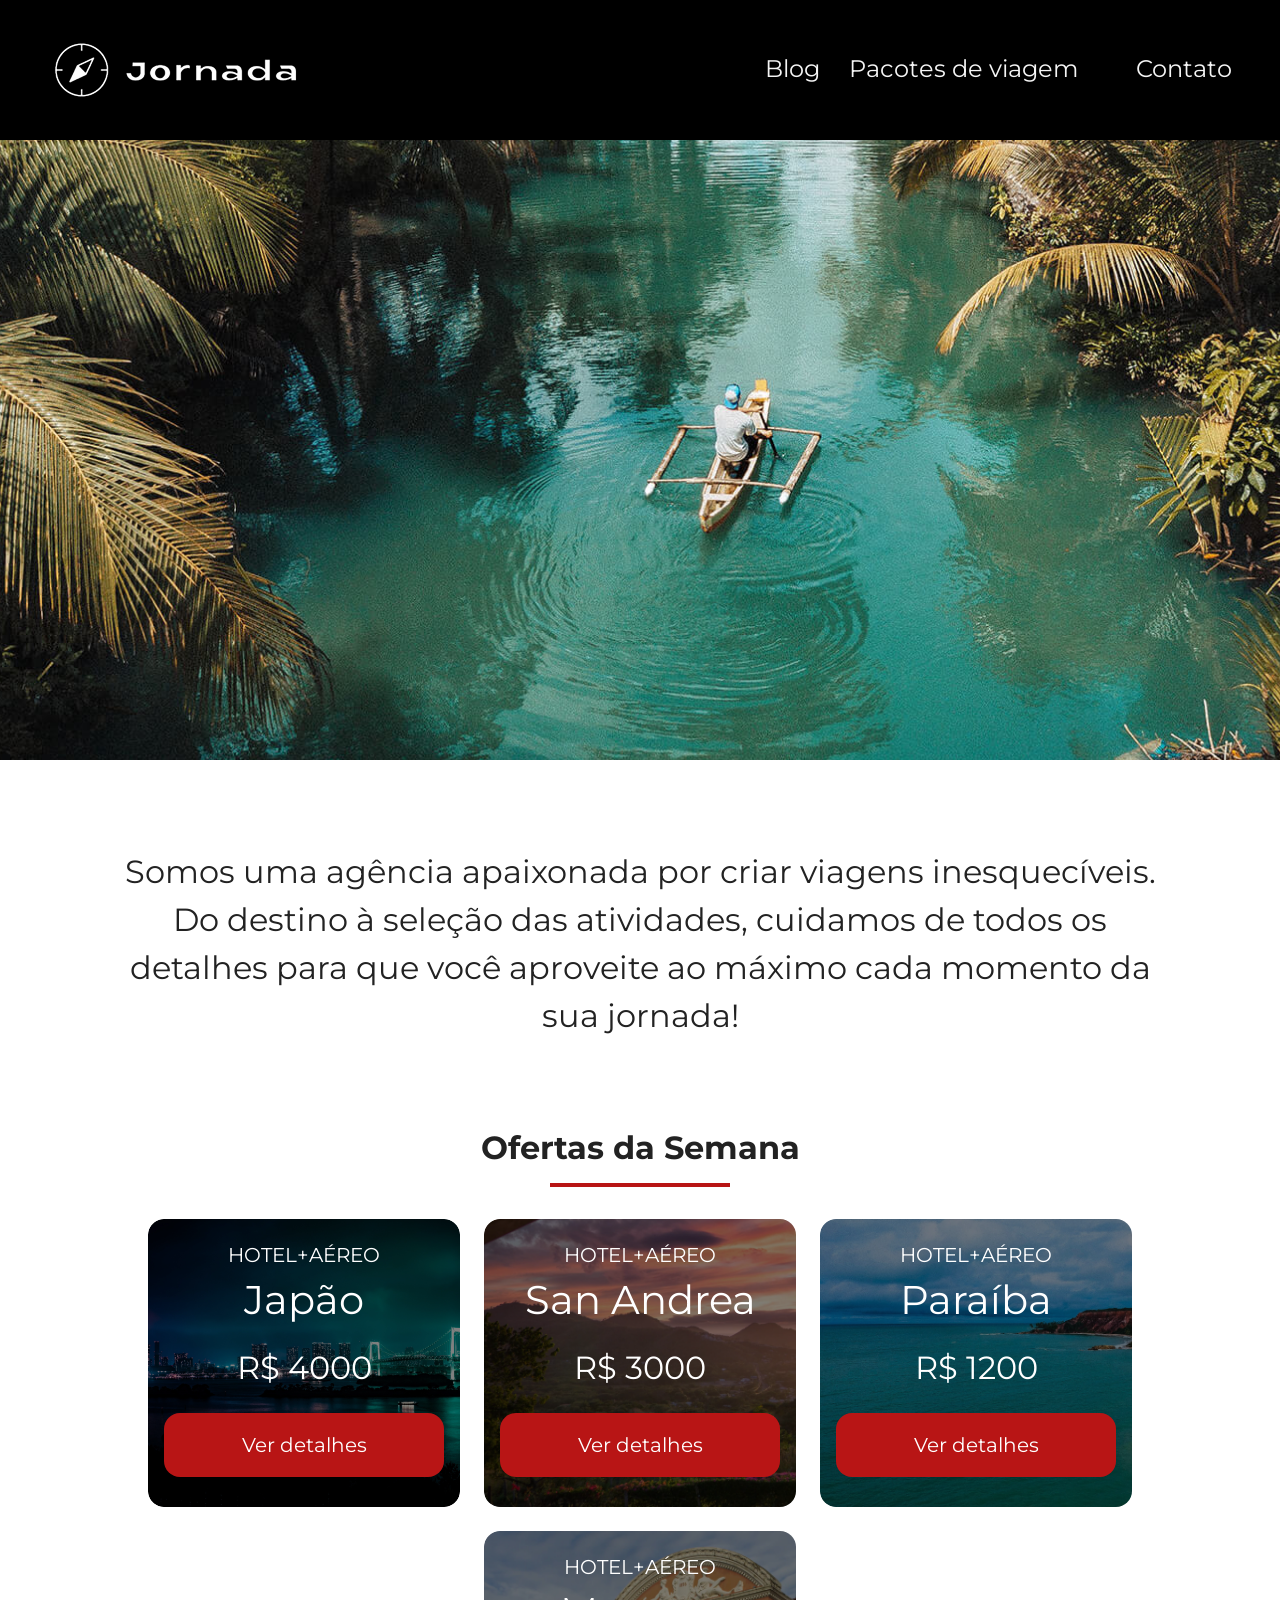
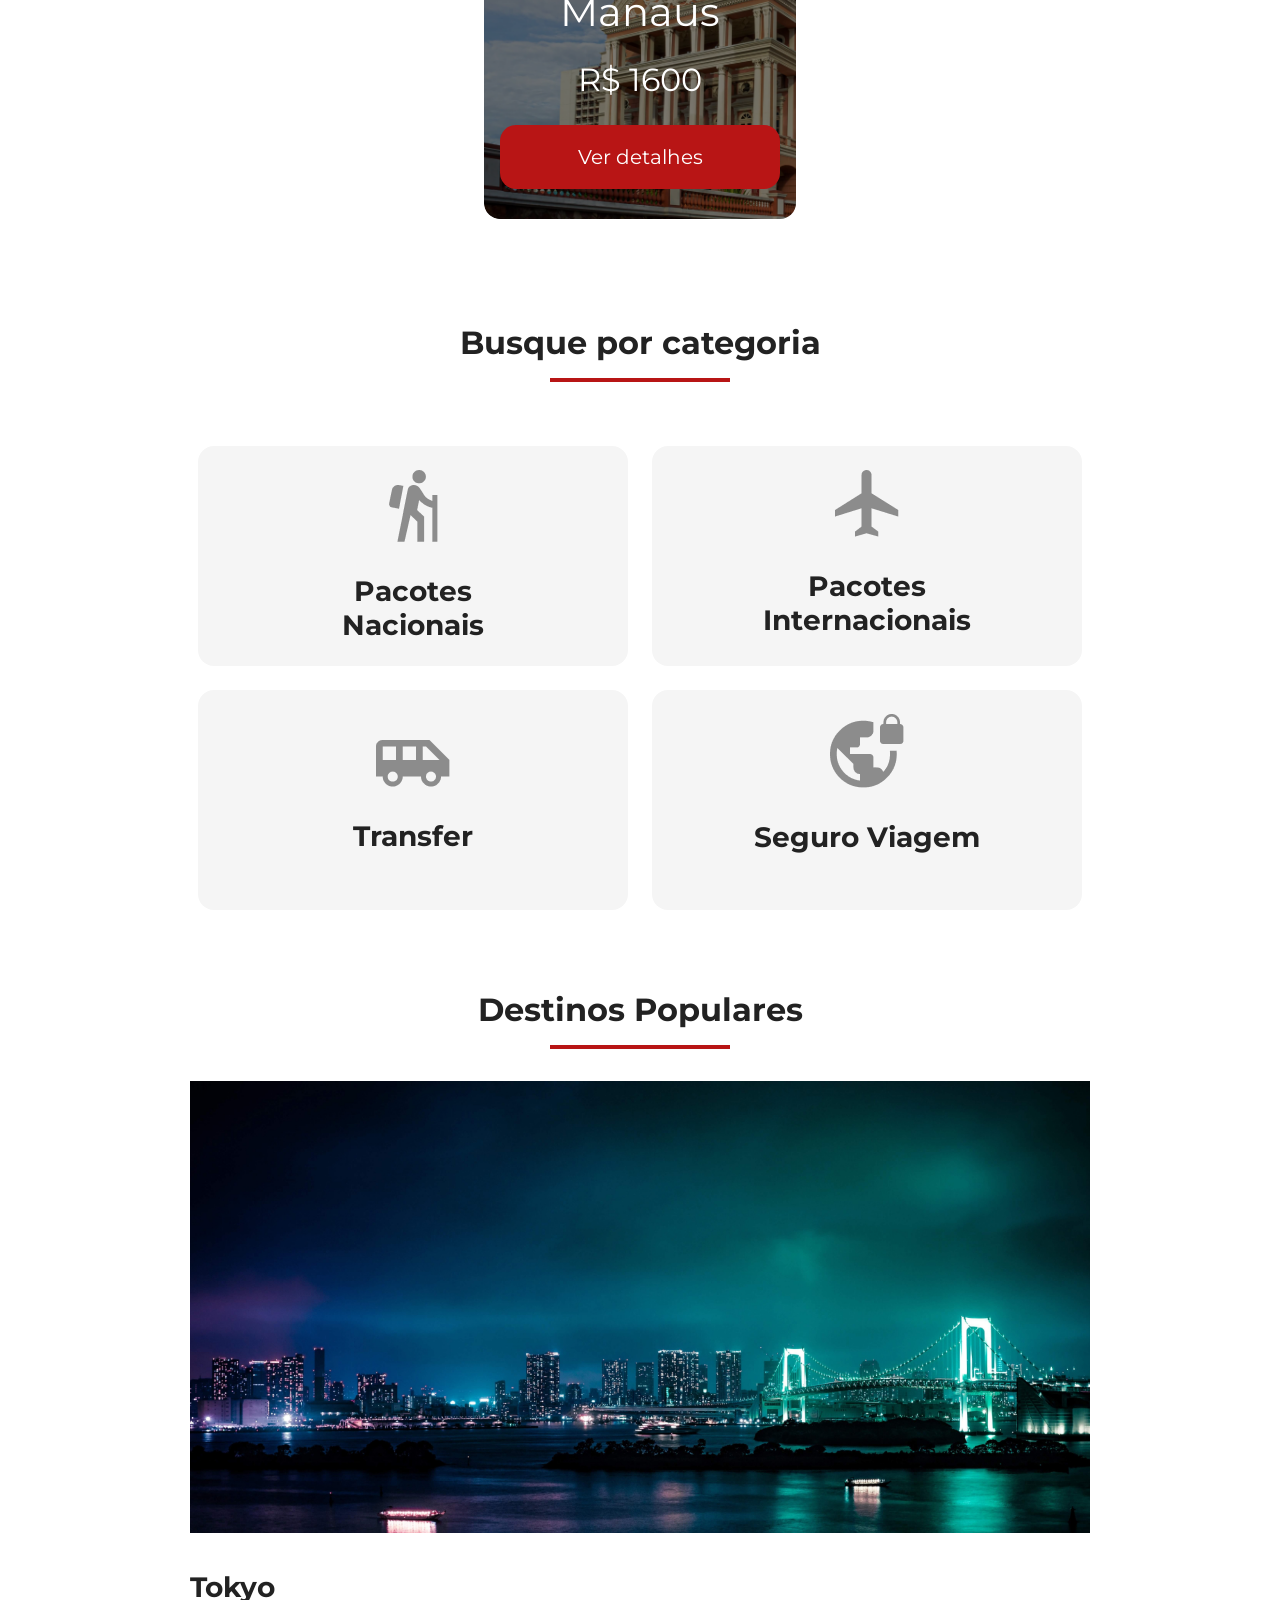
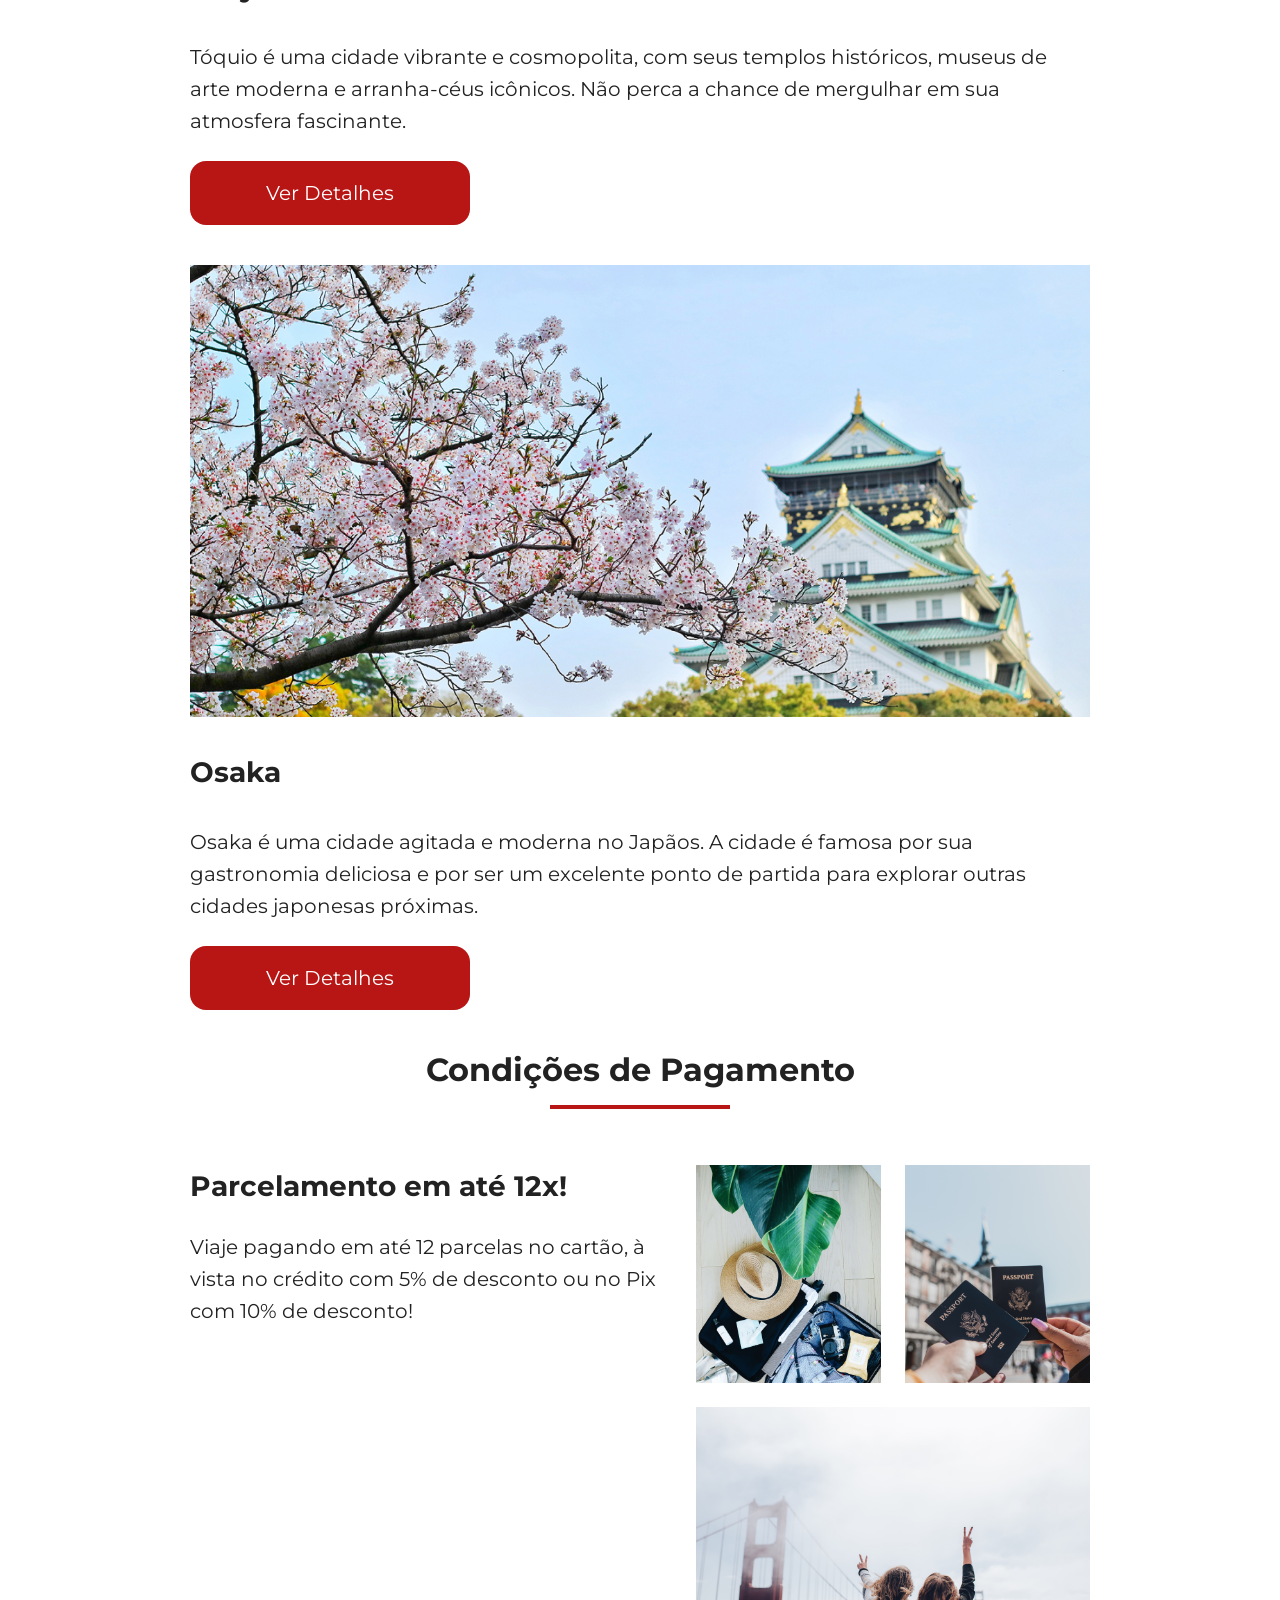
==== index.html @ 466e4115 "Finaliza estilo mobile e tablet de condicoes de pagamento" ====
<!doctype html>
<html lang="pt-BR">
  <head>
    <meta charset="UTF-8" />
    <meta name="viewport" content="width=device-width, initial-scale=1.0" />
    <link rel="stylesheet" href="css/style.css" />
    <title>Jornada Viagens</title>
  </head>
  <body>
    <header class="main-header">
      <a class="logo" href="index.html" alt="voltar para pagina inicial">
        <img class="img-mobile" src="img/logo-bussola.png" alt="logo bussola branca" />
      <img class="img-desktop" src="img/logo-bussola-desktop-branca.png" alt="logo bussola branca">
      </a>
      <div class="navigation-menu">
        <label for="menu">
           <img src="img/menu.png" alt="menu de opcoes" />
        </label>
        <input type="checkbox" id="menu" hidden>
        <nav>
          <ul class="list-links">
            <li><a href="blog.html" target="_blank" Acessar blog>Blog</a></li>
            <li>
              <a href="pacotes.html" target="_blank" title="Acessar pacotes de viagem">Pacotes de viagem<a></li>
            <li><a href="contato.html" target="_blank" title="Acessar contato">Contato</a></li>
          </ul>
        </nav>
      </div>
    </header>
    <section class="hero">
      <div class="hero-img">
      </div>
      <h2>Somos uma agência apaixonada por criar viagens inesquecíveis. Do destino à seleção das atividades, cuidamos de todos os detalhes para que você aproveite ao máximo cada momento da sua jornada!</h2>
    </section>
    <section class="offers">
      <div class="section-title">
        <h2>Ofertas da Semana</h2>
        <hr/>
      </div>
      <div class="offers-cards">
        <article class="card japao">
          <header>
              <p>HOTEL+AÉREO</p>
              <h3>Japão <br/>
                <span>R$ 4000</span></h3>
          </header>
          <footer>
              <a href="#" class="button">Ver detalhes</a>
          </footer>
        </article>
        <article class="card san-andreas">
          <header>
              <p>HOTEL+AÉREO</p>
              <h3>San Andrea<br/>
                <span>R$ 3000</span></h3>
          </header>
          <footer>
              <a href="#" class="button">Ver detalhes</a>
          </footer>
        </article>
        <article class="card paraiba">
          <header>
              <p>HOTEL+AÉREO</p>
              <h3>Paraíba <br/>
                <span>R$ 1200</span></h3>
          </header>
          <footer>
              <a href="#" class="button">Ver detalhes</a>
          </footer>
        </article>
        <article class="card manaus">
          <header>
              <p>HOTEL+AÉREO</p>
              <h3>Manaus <br/>
                <span>R$ 1600</span></h3>
          </header>
          <footer>
              <a href="#" class="button">Ver detalhes</a>
          </footer>
        </article>
      </div>
    </section>
    <section class="categories">
      <div class="section-title">
          <h2>Busque por categoria</h2>
          <hr />
      </div>
      <div class="categories-cards">
        <a class="card" href="#" target="_blank" title="Busque pela categoria Pacotes Nacionais">
          <img src="img/ícone - pacotes nacionais.png" alt="Icone cinza representando uma pessoa fazendo tracking">
          <h3 class="content-title">
              Pacotes <br />
              Nacionais
          </h3>
        </a>
        <a class="card" href="#" target="_blank" title="Busque pela categoria Pacotes Internacionais">
          <img src="img/ícone - pacotes interacionais.png" alt="Icone cinza representando por um aviao">
          <h3 class="content-title">
              Pacotes <br />
              Internacionais
          </h3>
        </a>
        <a class="card single-line" href="#" target="_blank" title="Busque pela categoria Transferencia">
          <img src="img/ícone -transfer.png" alt="Icone cinza representando por veiculo">
          <h3 class="content-title">
              Transfer <br />
          </h3>
        </a>
        <a class="card" href="#" target="_blank" title="Busque pela categoria Seguro Viagem">
          <img src="img/ícone - seguro viagem.png" alt="Icone cinza representando por mundo e um cadeado">
          <h3 class="content-title">
              Seguro Viagem <br />
          </h3>
        </a>
      </div>
    </section>
    <section class="destinations">
       <div class="section-title">
          <h2>Destinos Populares</h2>
          <hr />
      </div>
      <div class="destinations-items">
           <article class="item tokyo">
              <header>
                <div class="img-item"> </div>
              </header>
              <h4 class="content-title">Tokyo</h4>
              <p class="content-text">Tóquio é uma cidade vibrante e cosmopolita, com seus templos históricos, museus de arte moderna e arranha-céus icônicos. Não perca a chance de mergulhar em sua atmosfera fascinante.</p>
              <footer>
                   <a href="#" class="button" target="_blank" title="Veja mais detalhes do destino Tokyo">Ver Detalhes</a>
              </footer>
           </article>
           <article class="item osaka">
              <header>
                <div class="img-item"> </div>
              </header>
              <h4 class="content-title">Osaka</h4>
              <p class="content-text">Osaka é uma cidade agitada e moderna no Japãos. A cidade é famosa por sua gastronomia deliciosa e por ser um excelente ponto de partida para explorar outras cidades japonesas próximas.</p>
              <footer>
                   <a href="#" class="button" target="_blank" title="Veja mais detalhes do destino Osaka">Ver Detalhes</a>
              </footer>
           </article>
      </div>
    </section>
    <section class="payments">
      <div class="section-title">
        <h2>Condições de Pagamento</h2>
        <hr />
      </div>
      <div class="content-container">
        <div class="text-content">
          <h3 class="content-title">Parcelamento em até 12x!</h3>
          <p class="content-text">Viaje pagando em até 12 parcelas no cartão, à vista no crédito com 5% de desconto ou no Pix com 10% de desconto!</p>
        </div>
        <div class="image-gallery">
          <div class="image first"></div>
          <div class="image second"></div>
          <div class="image third colspan-2"></div>
        </div>
      </div>
    </section>
  </body>
</html>
---- css/style.css ----
@import url(global.css);
@import url(header.css);
@import url(hero.css);
@import url(offers.css);
@import url(categories.css);
@import url(destination.css);
@import url(payments.css);
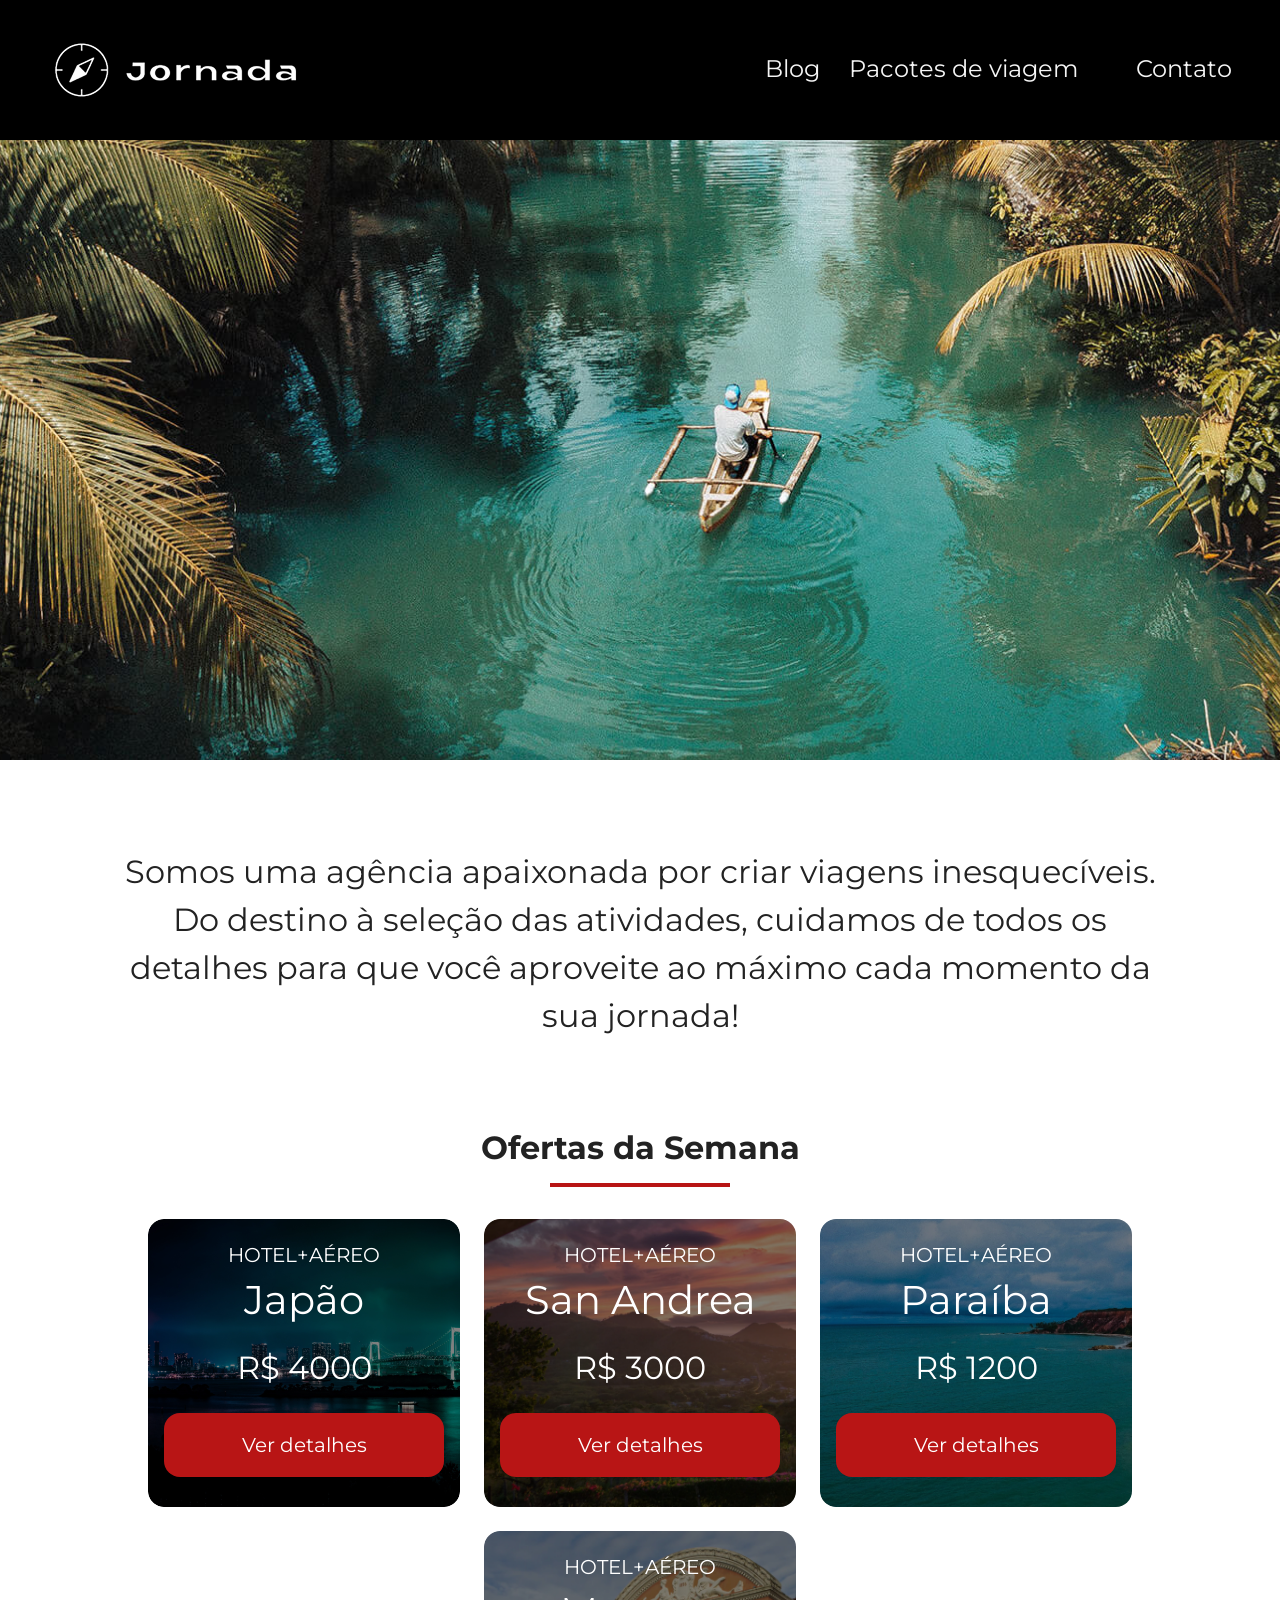
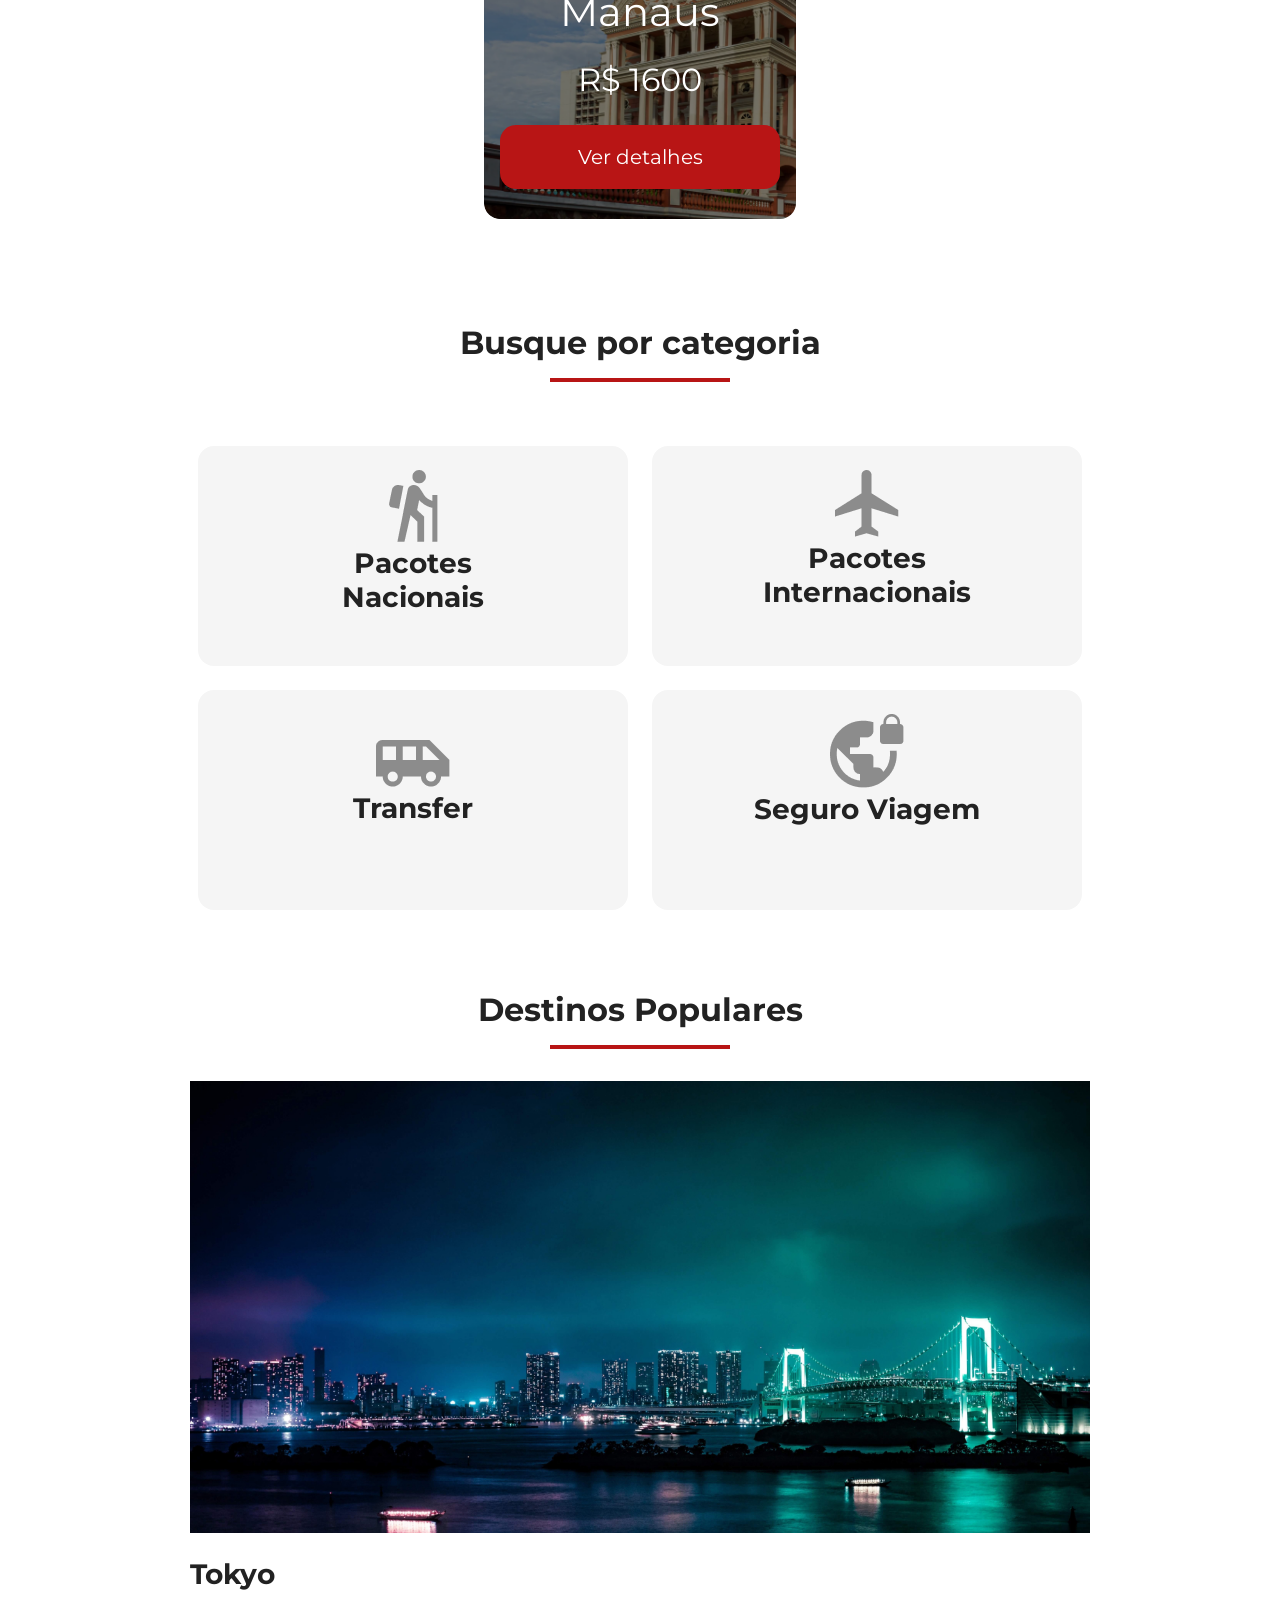
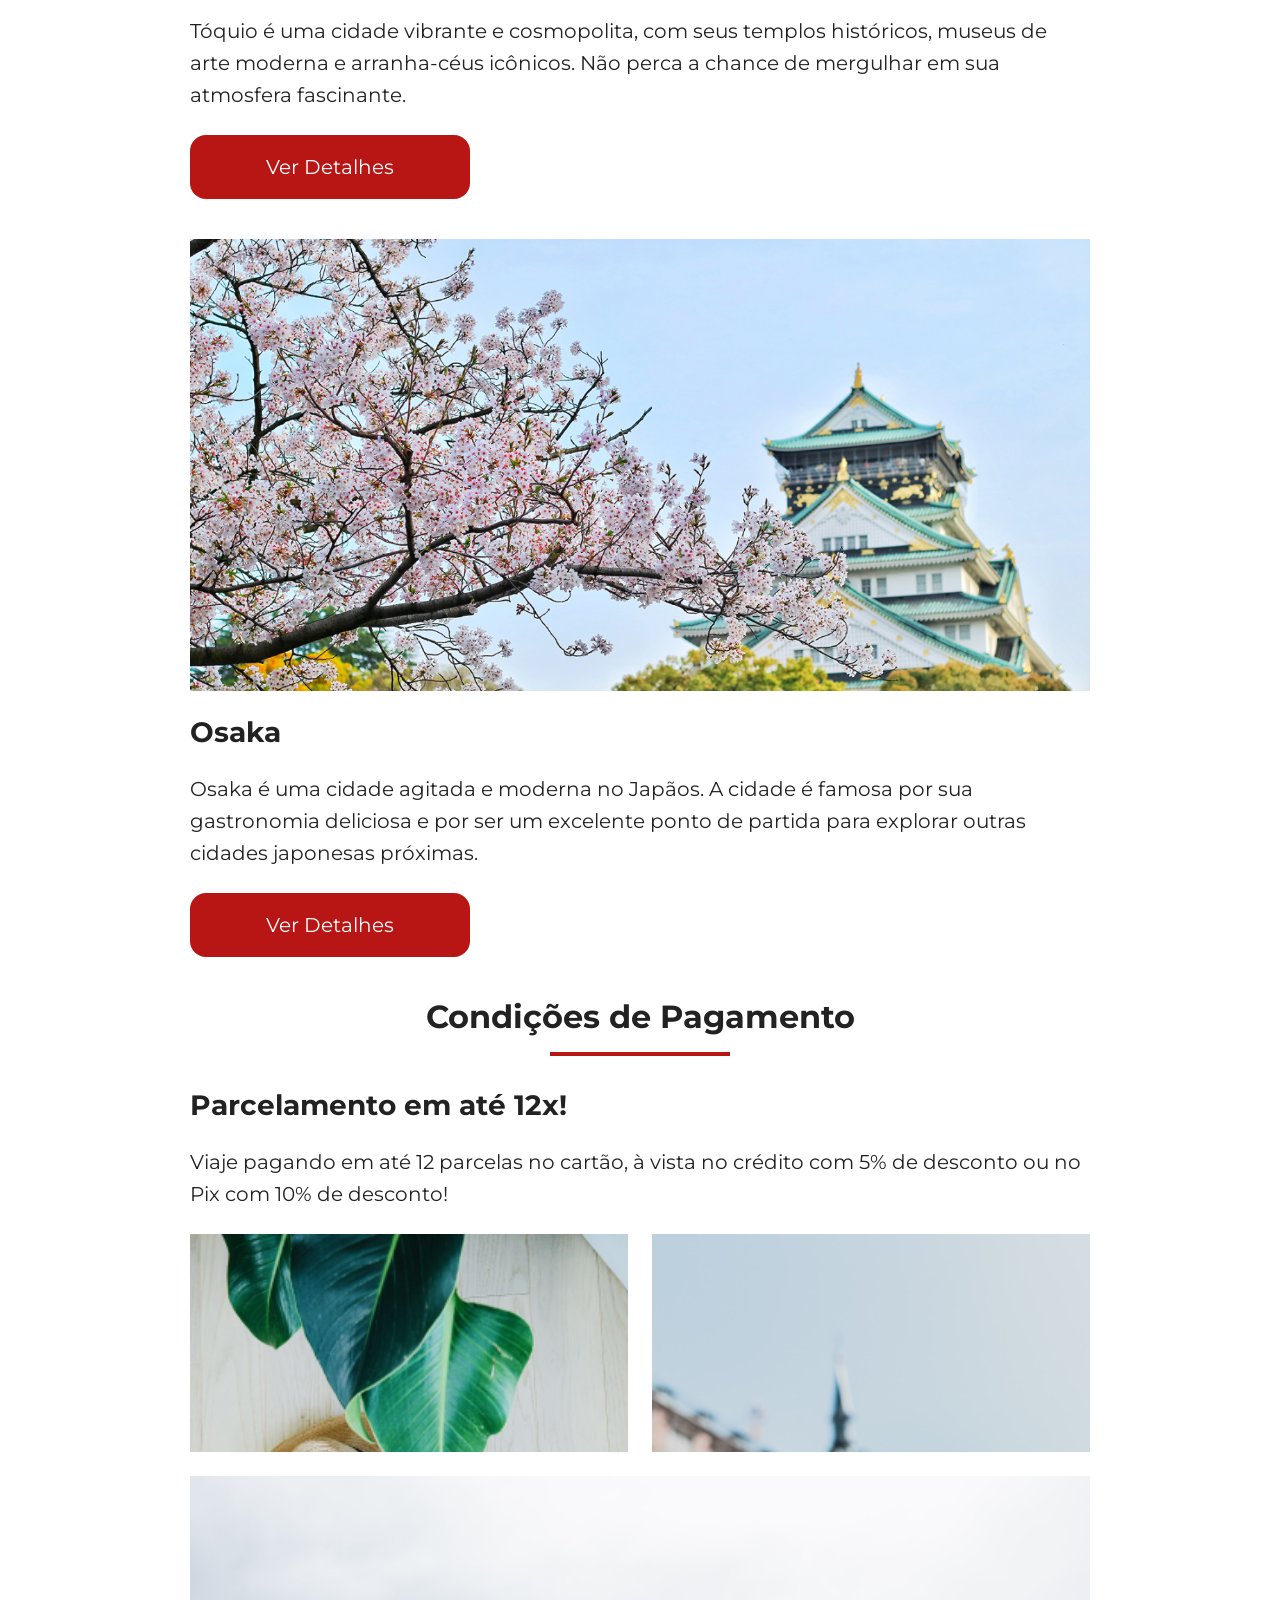
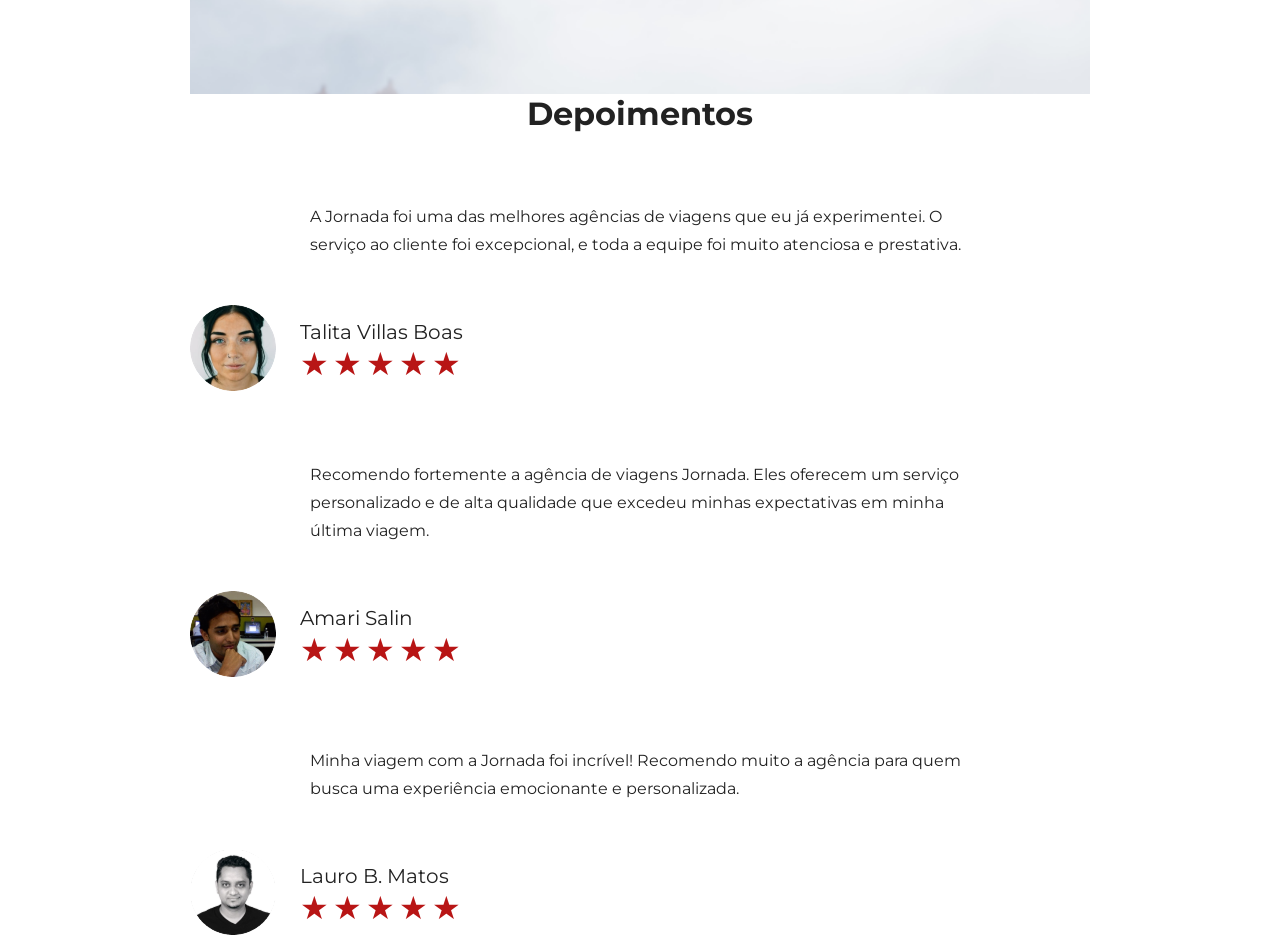
==== commit bf4491a1: "Finaliza estilos do mobile" ====
--- a/index.html
+++ b/index.html
@@ -159,5 +159,67 @@
         </div>
       </div>
     </section>
+    <section class="testimonials">
+      <div class="section-title">
+        <h2>Depoimentos</h2>
+      </hr>
+      </div>
+      <div class="testimonial-container">
+        <article>
+          <header>
+            <p>A Jornada foi uma das melhores agências de viagens que eu já experimentei. O serviço ao cliente foi excepcional, e toda a equipe foi muito atenciosa e prestativa.</p>
+          </header>
+          <footer>
+            <img src="img/avatar-talita.png" alt="imagem de perfil da Talita Villas Boas">
+            <div class="profile-content">
+              <h4>Talita Villas Boas</h4>
+              <div class="rating">
+                <span class="star">★</span>
+                <span class="star">★</span>
+                <span class="star">★</span>
+                <span class="star">★</span>
+                <span class="star">★</span>
+              </div>
+            </div>
+          </footer>
+        </article>
+        <article>
+          <header>
+            <p>Recomendo fortemente a agência de viagens Jornada. Eles oferecem um serviço personalizado e de alta qualidade que excedeu minhas expectativas em minha última viagem.</p>
+          </header>
+          <footer>
+            <img src="img/avatar-amari.png" alt="imagem de perfil da Amari Salin">
+            <div class="profile-content">
+              <h4>Amari Salin</h4>
+              <div class="rating">
+                <span class="star">★</span>
+                <span class="star">★</span>
+                <span class="star">★</span>
+                <span class="star">★</span>
+                <span class="star">★</span>
+              </div>
+            </div>
+          </footer>
+        </article>
+        <article>
+          <header>
+            <p>Minha viagem com a Jornada foi incrível! Recomendo muito a agência para quem busca uma experiência emocionante e personalizada.</p>
+          </header>
+          <footer>
+            <img src="img/avatar-lauro.png" alt="imagem de perfil da Lauro B Matos">
+            <div class="profile-content">
+              <h4>Lauro B. Matos</h4>
+              <div class="rating">
+                <span class="star">★</span>
+                <span class="star">★</span>
+                <span class="star">★</span>
+                <span class="star">★</span>
+                <span class="star">★</span>
+              </div>
+            </div>
+          </footer>
+        </article>
+      </div>
+    </section>
   </body>
 </html>
--- a/css/style.css
+++ b/css/style.css
@@ -4,4 +4,5 @@
 @import url(offers.css);
 @import url(categories.css);
 @import url(destination.css);
-@import url(payments.css);+@import url(payments.css);
+@import url(testimonials.css);
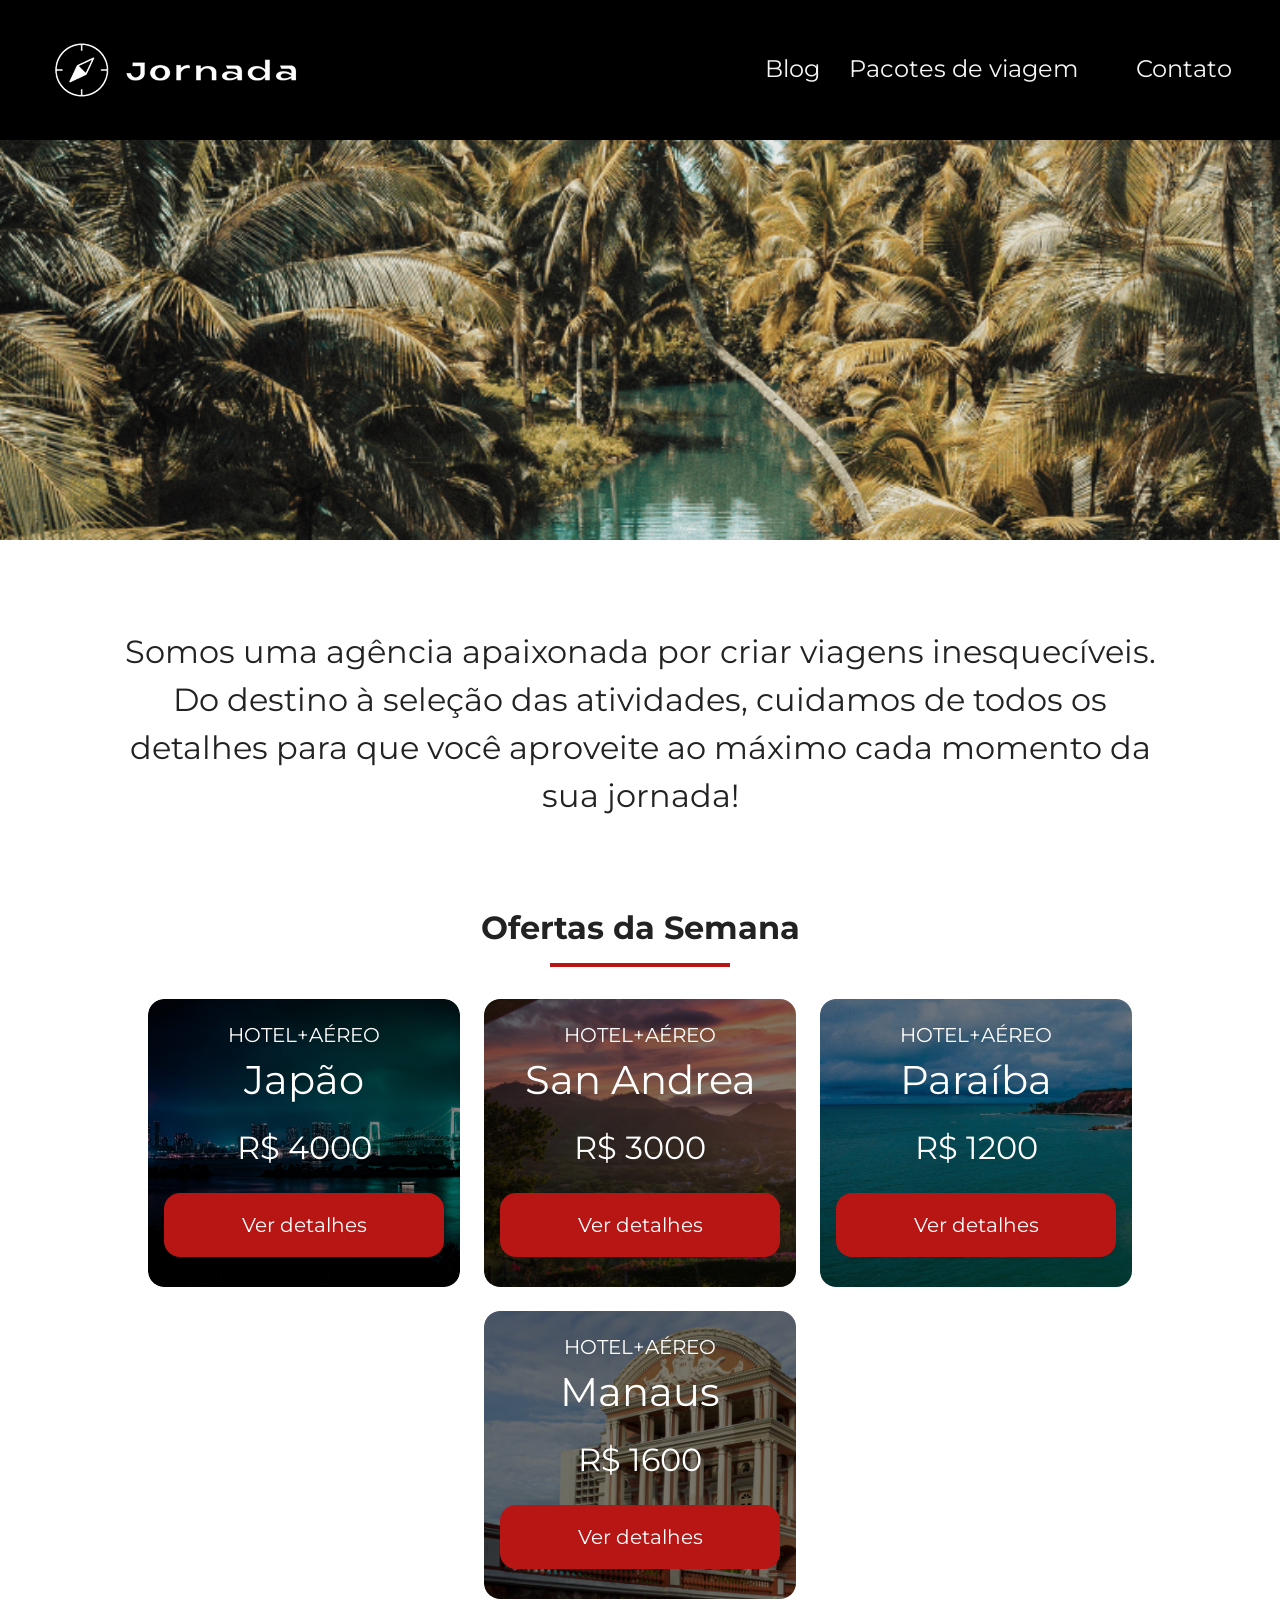
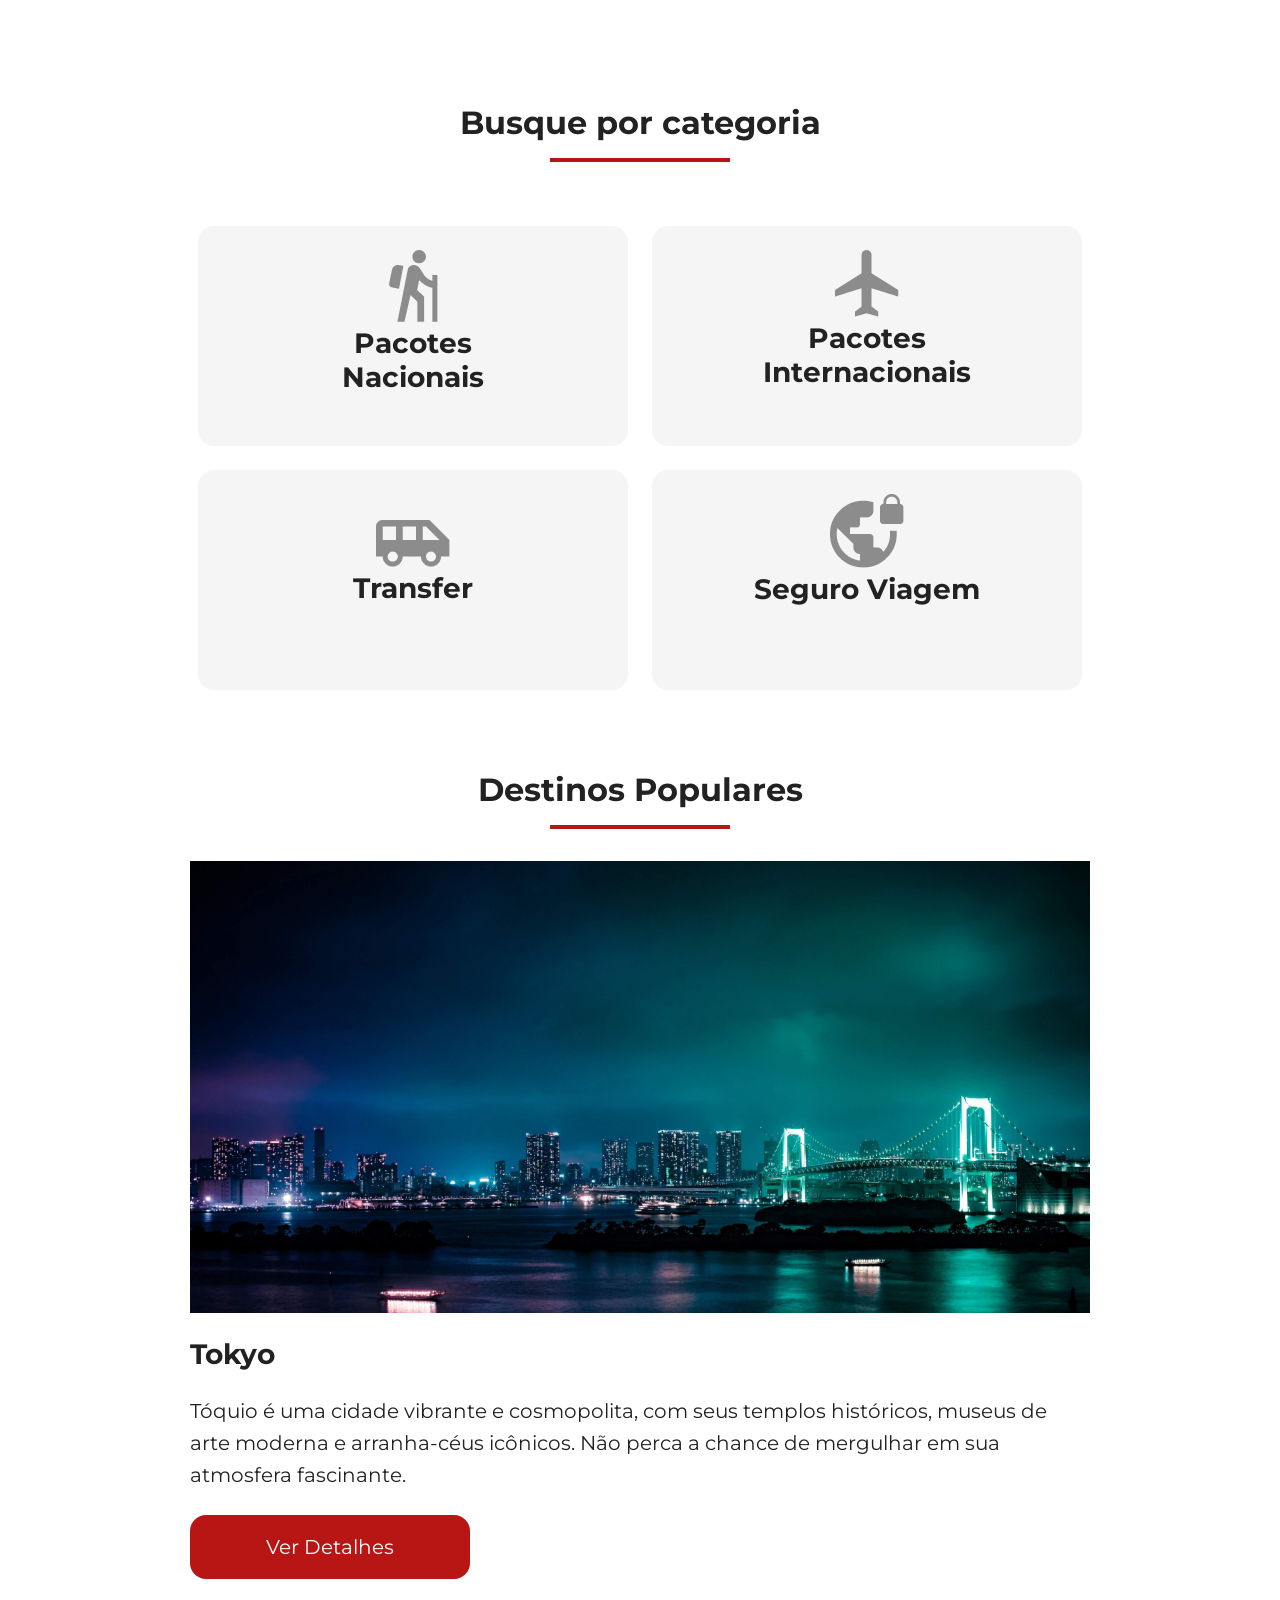
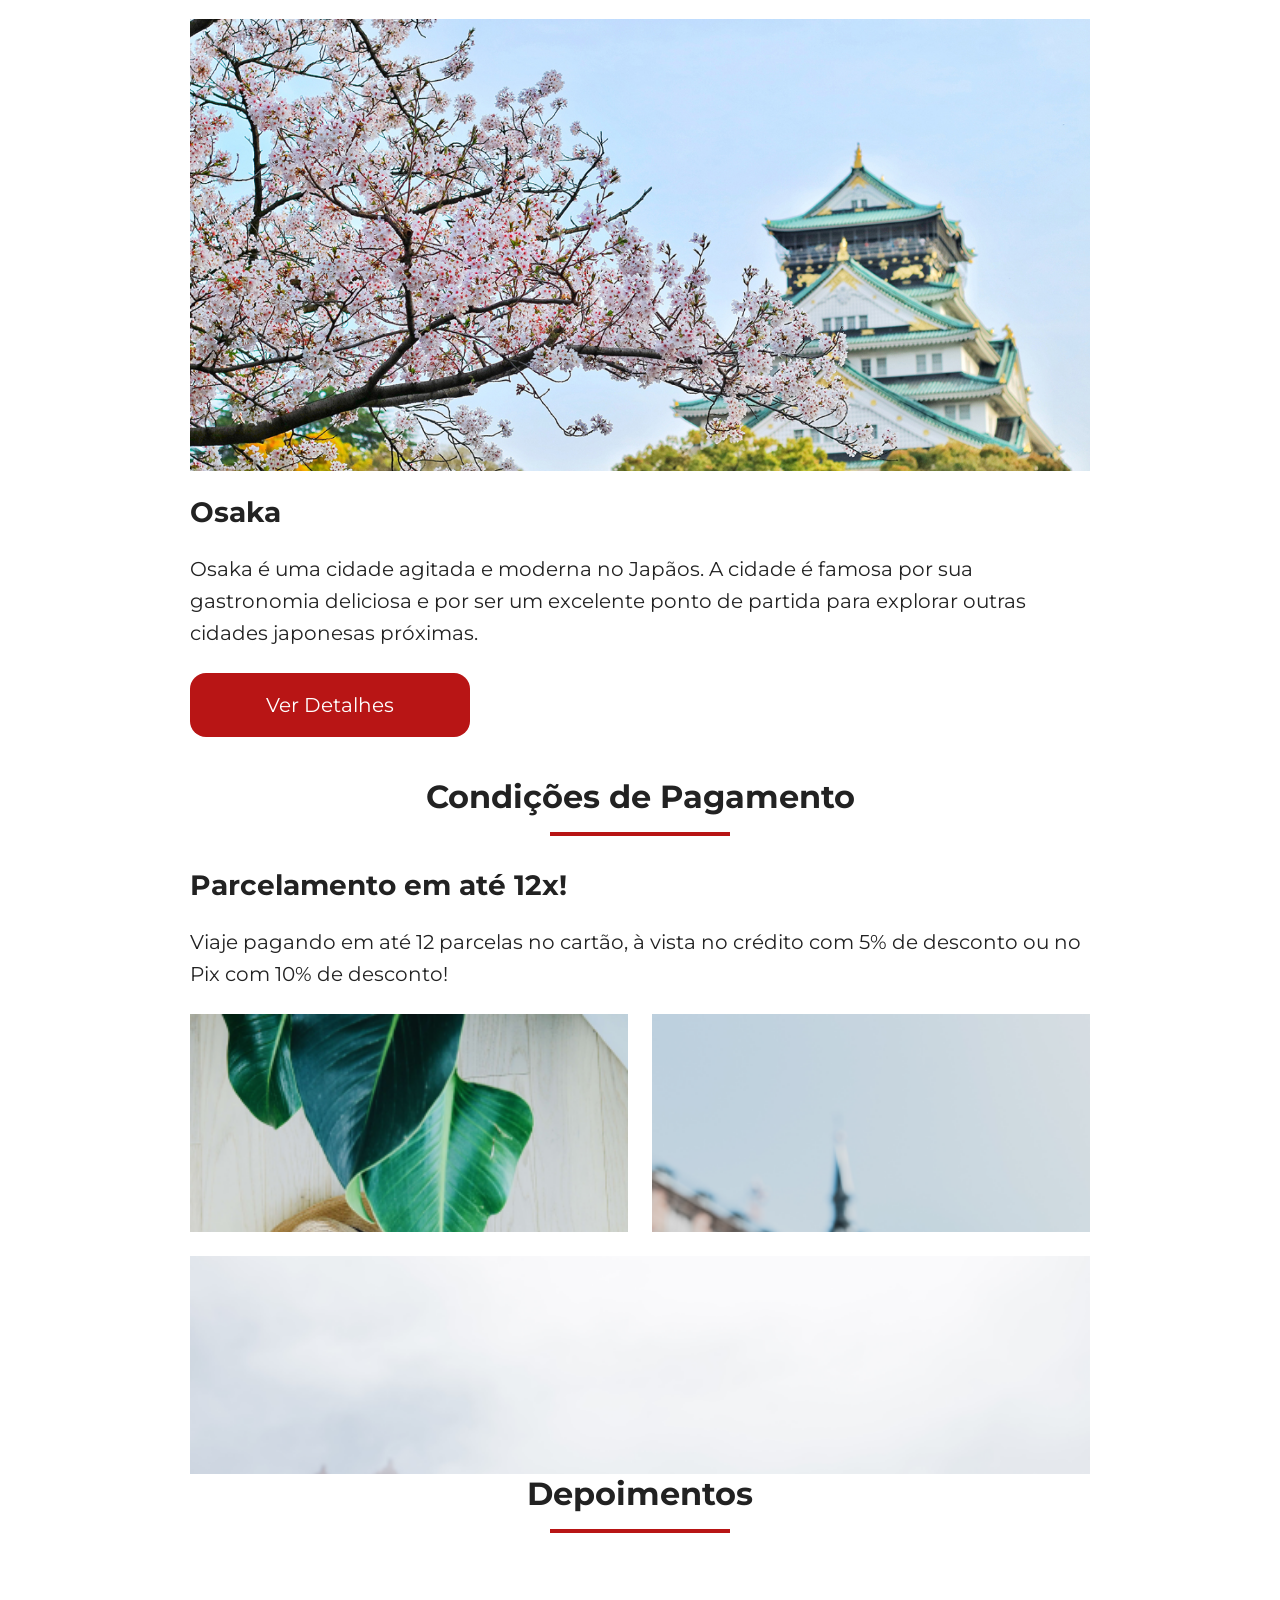
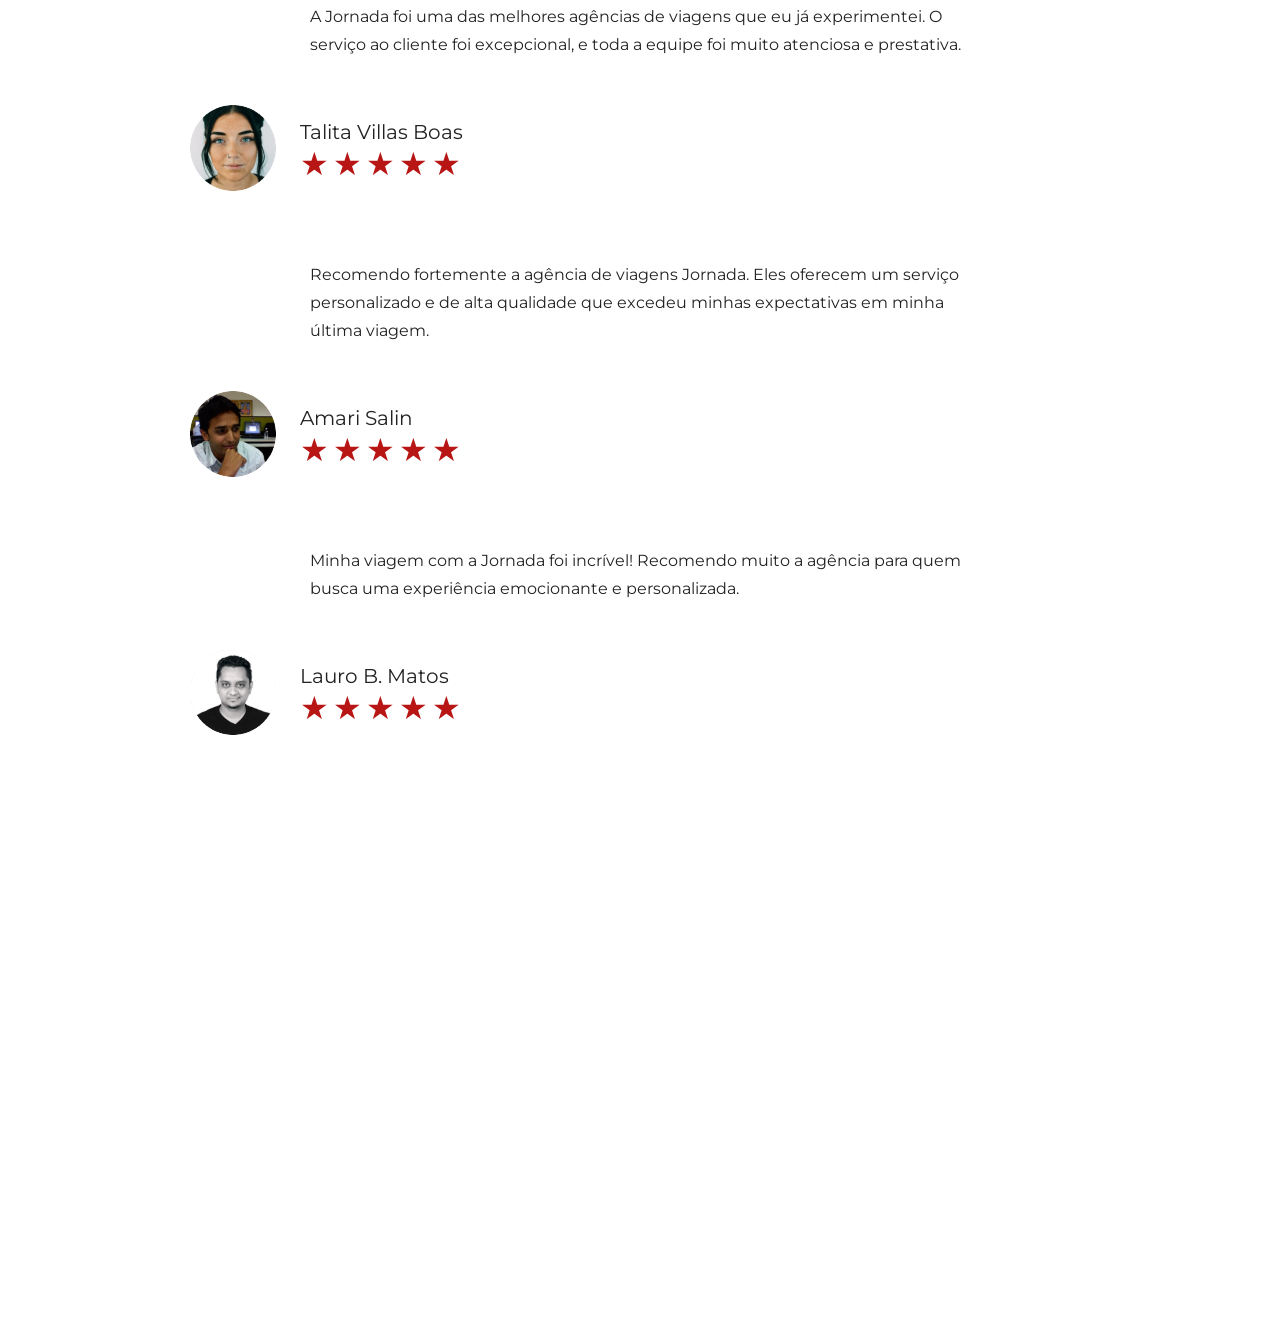
==== commit 632c1121: "Finaliza bottom-hero" ====
--- a/index.html
+++ b/index.html
@@ -162,7 +162,7 @@
     <section class="testimonials">
       <div class="section-title">
         <h2>Depoimentos</h2>
-      </hr>
+      <hr />
       </div>
       <div class="testimonial-container">
         <article>
@@ -221,5 +221,8 @@
         </article>
       </div>
     </section>
+    <section class="bottom-hero">
+      <div class="hero-img"></div>
+    </section>
   </body>
 </html>
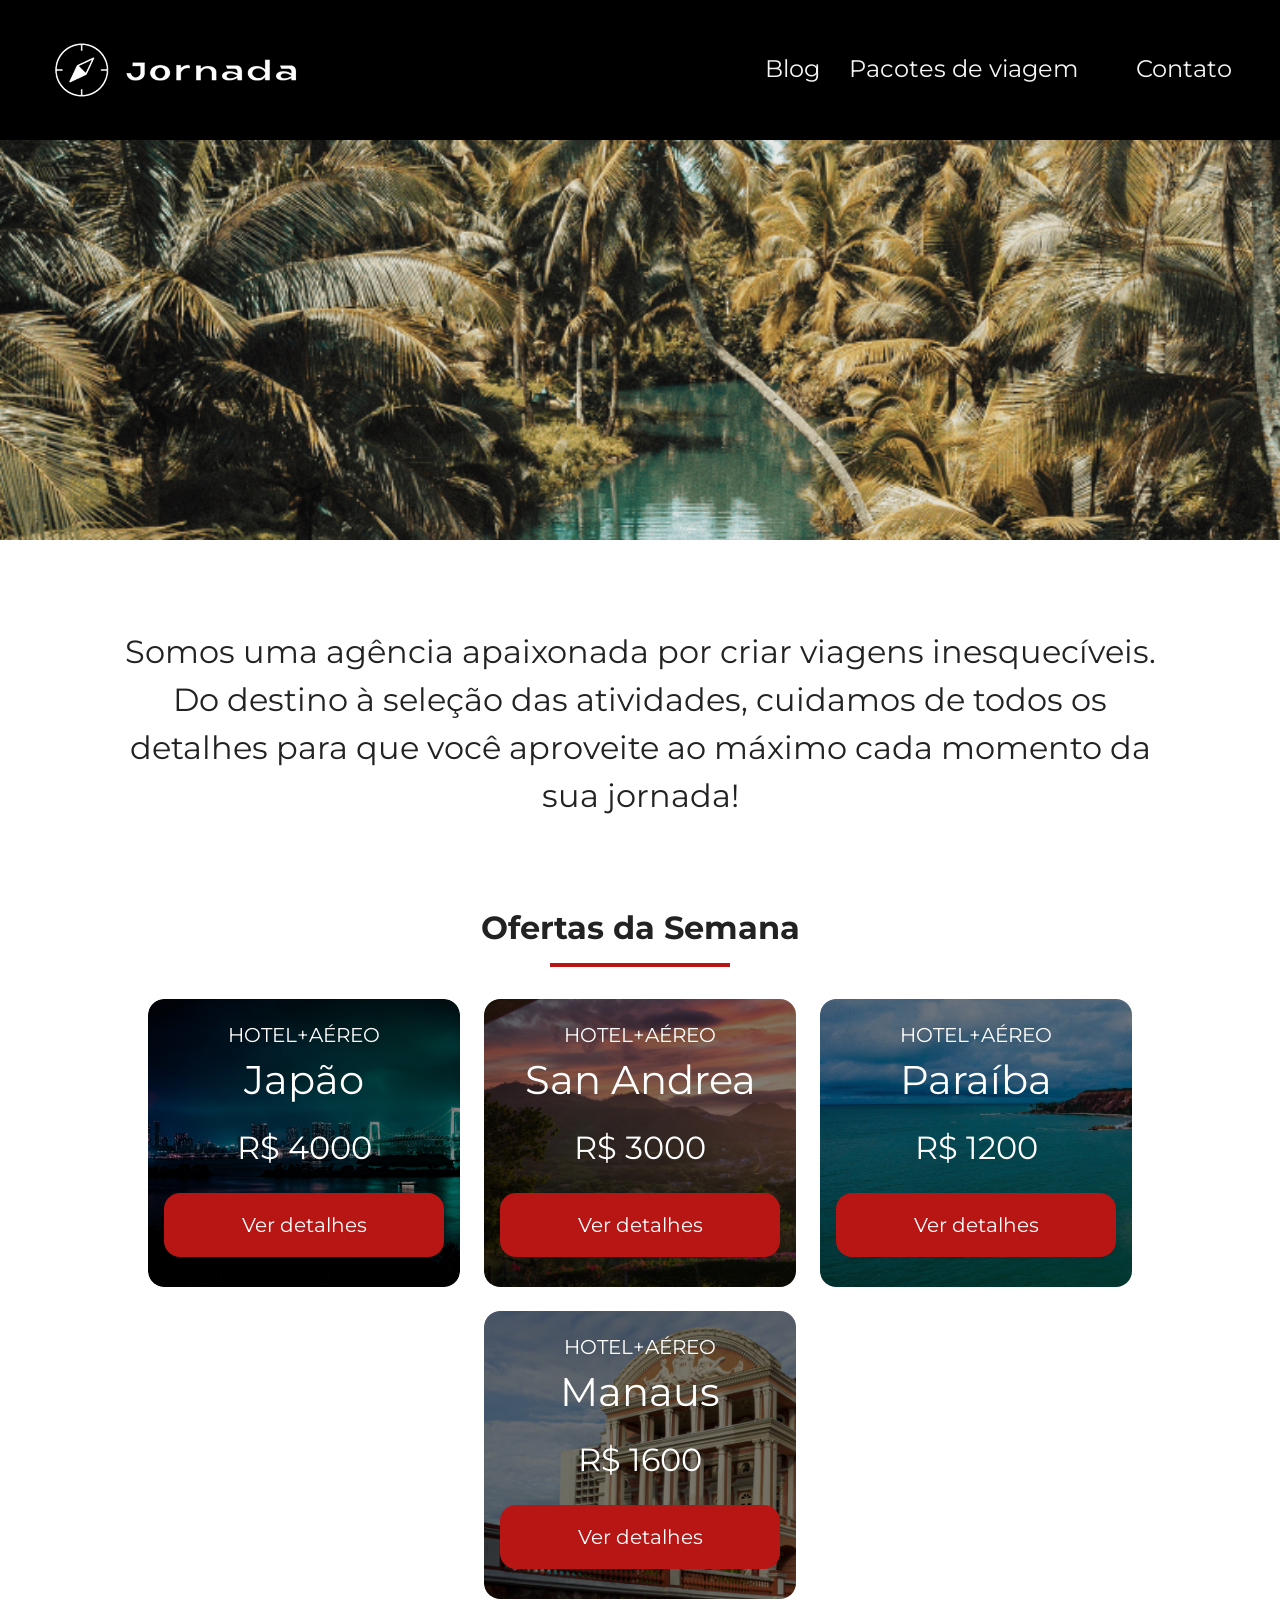
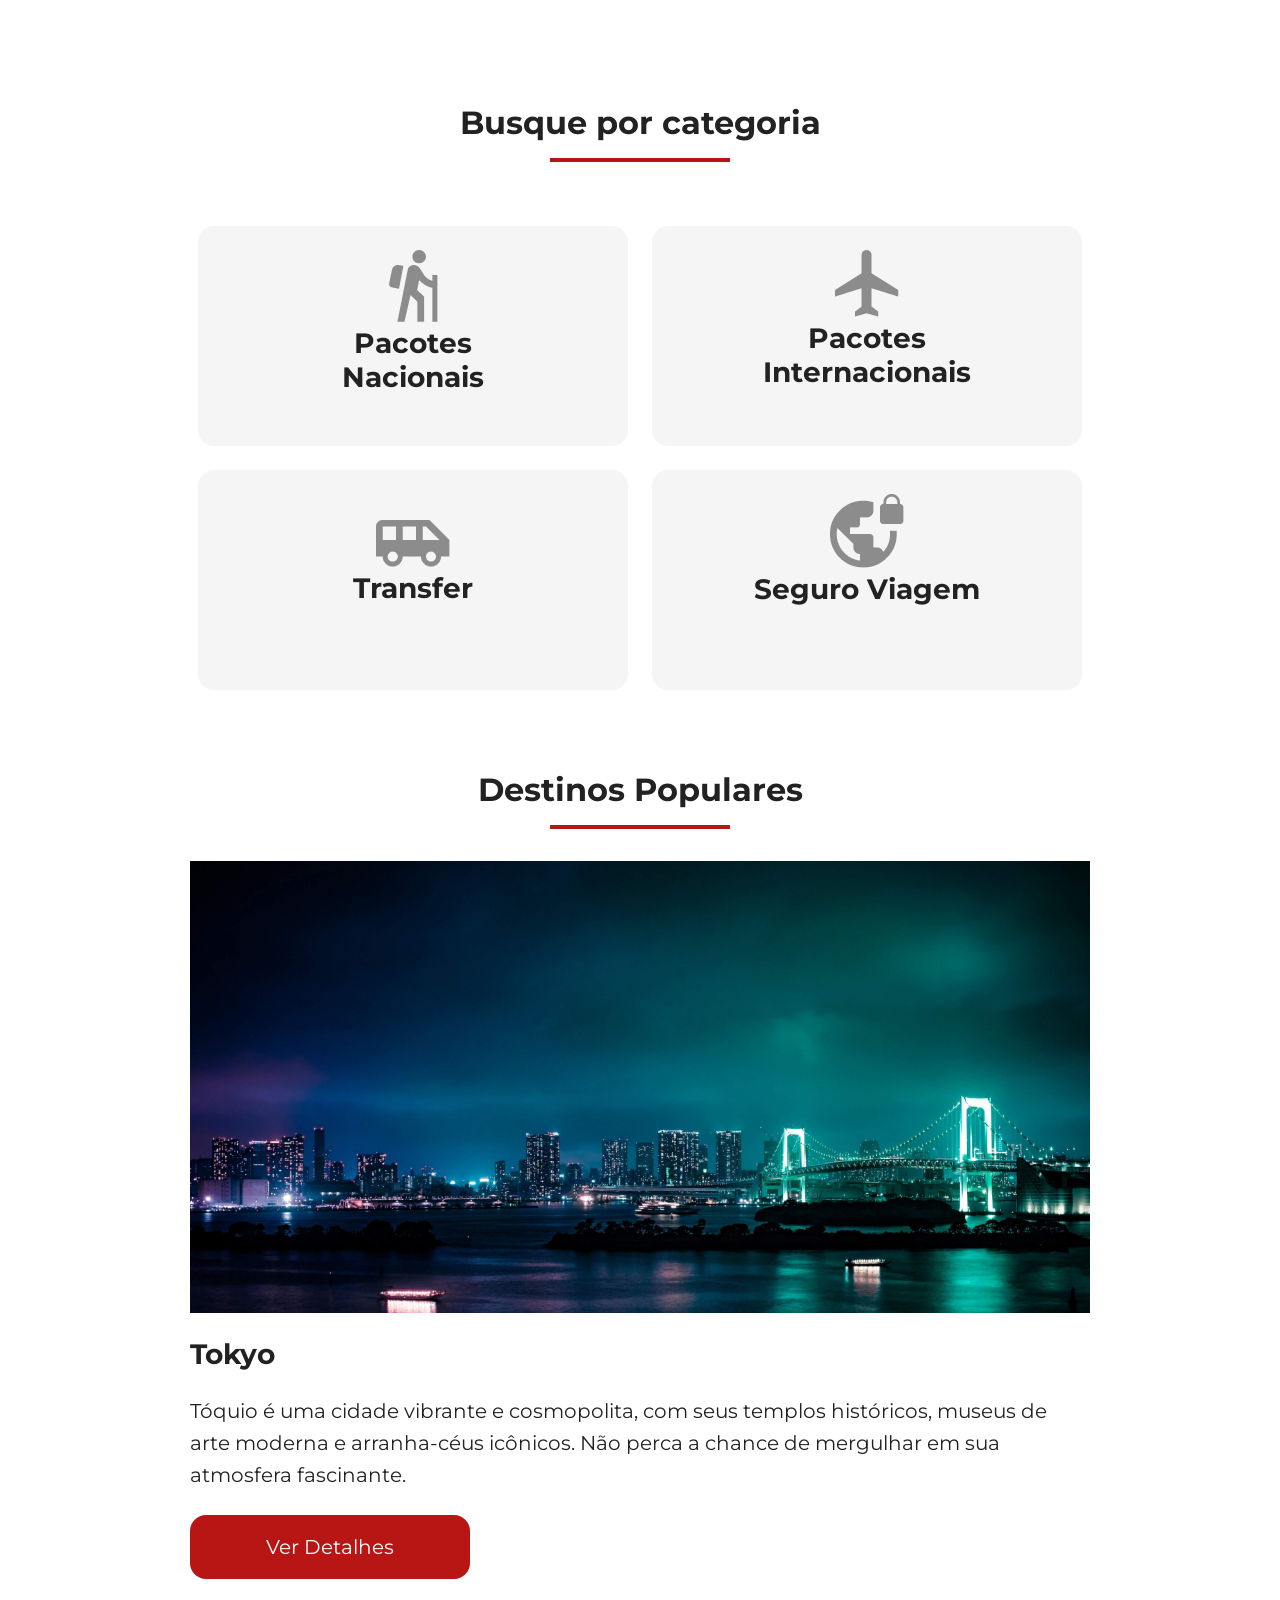
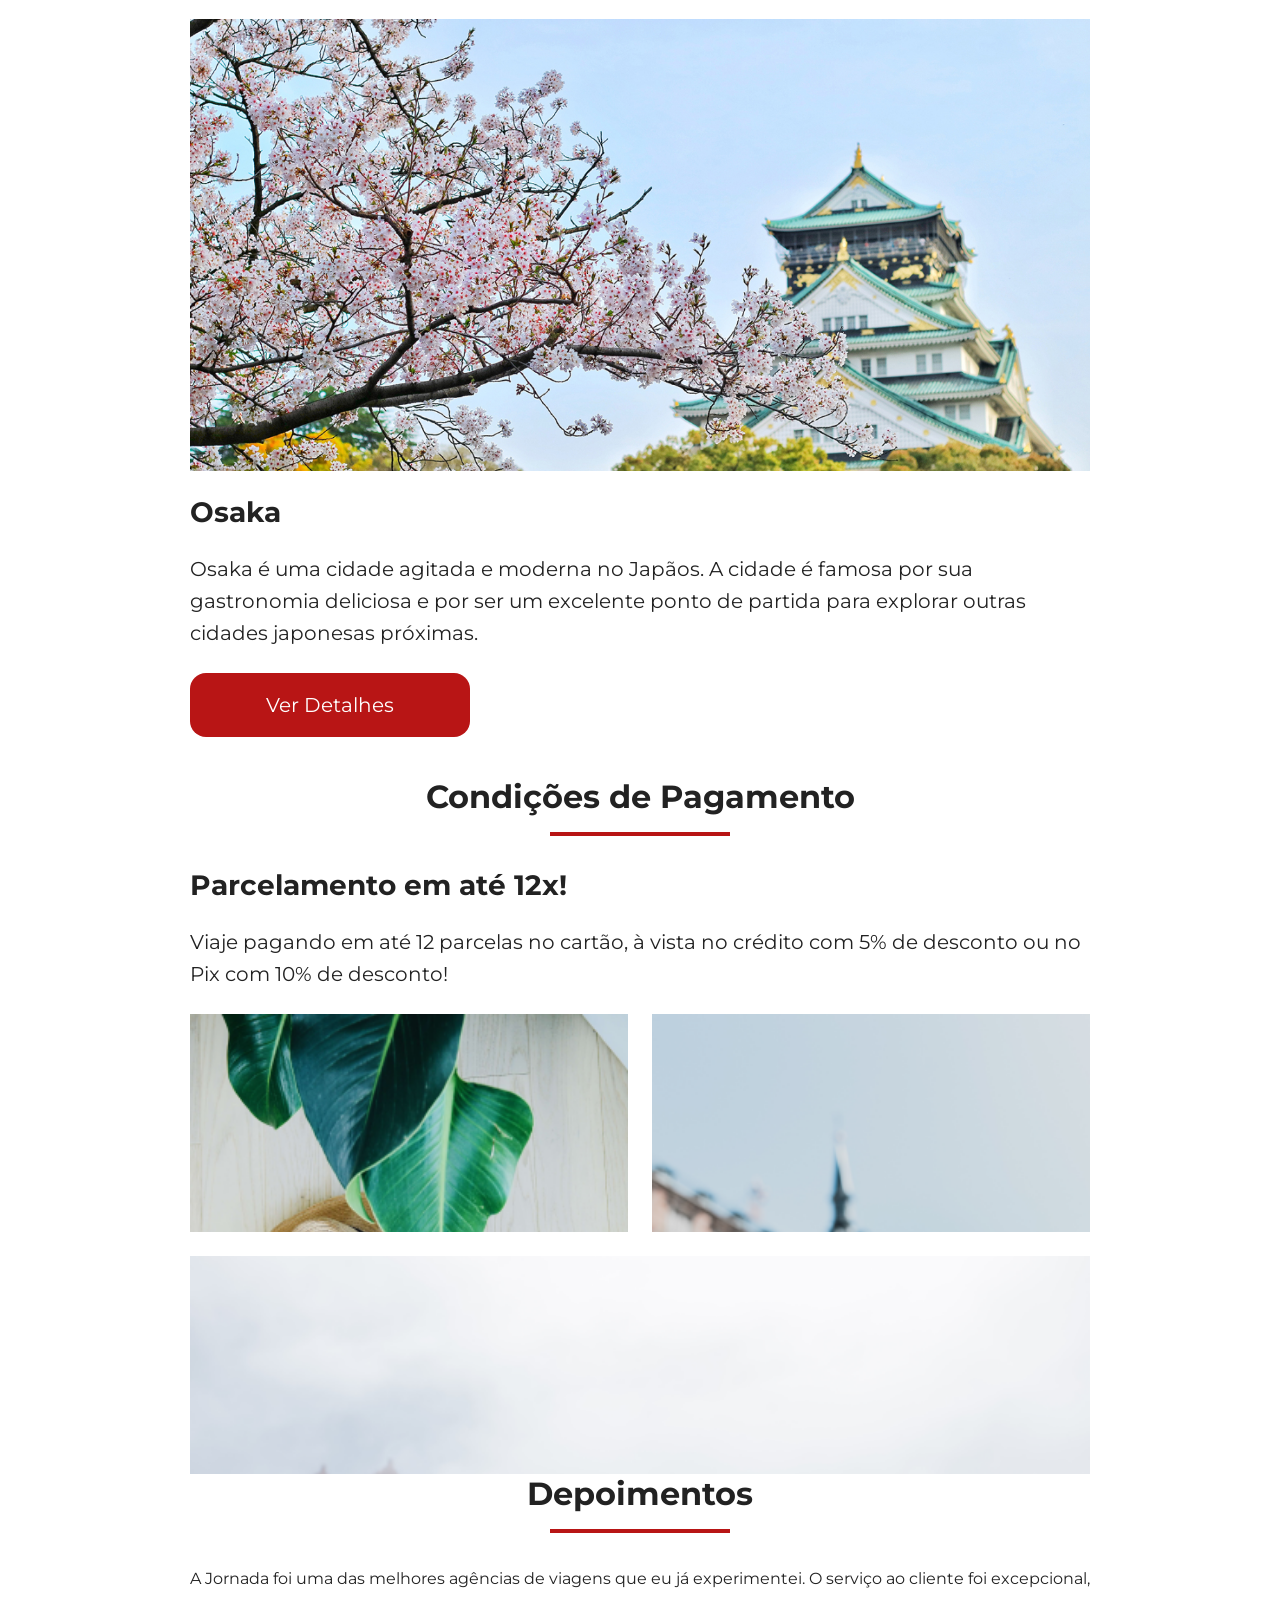
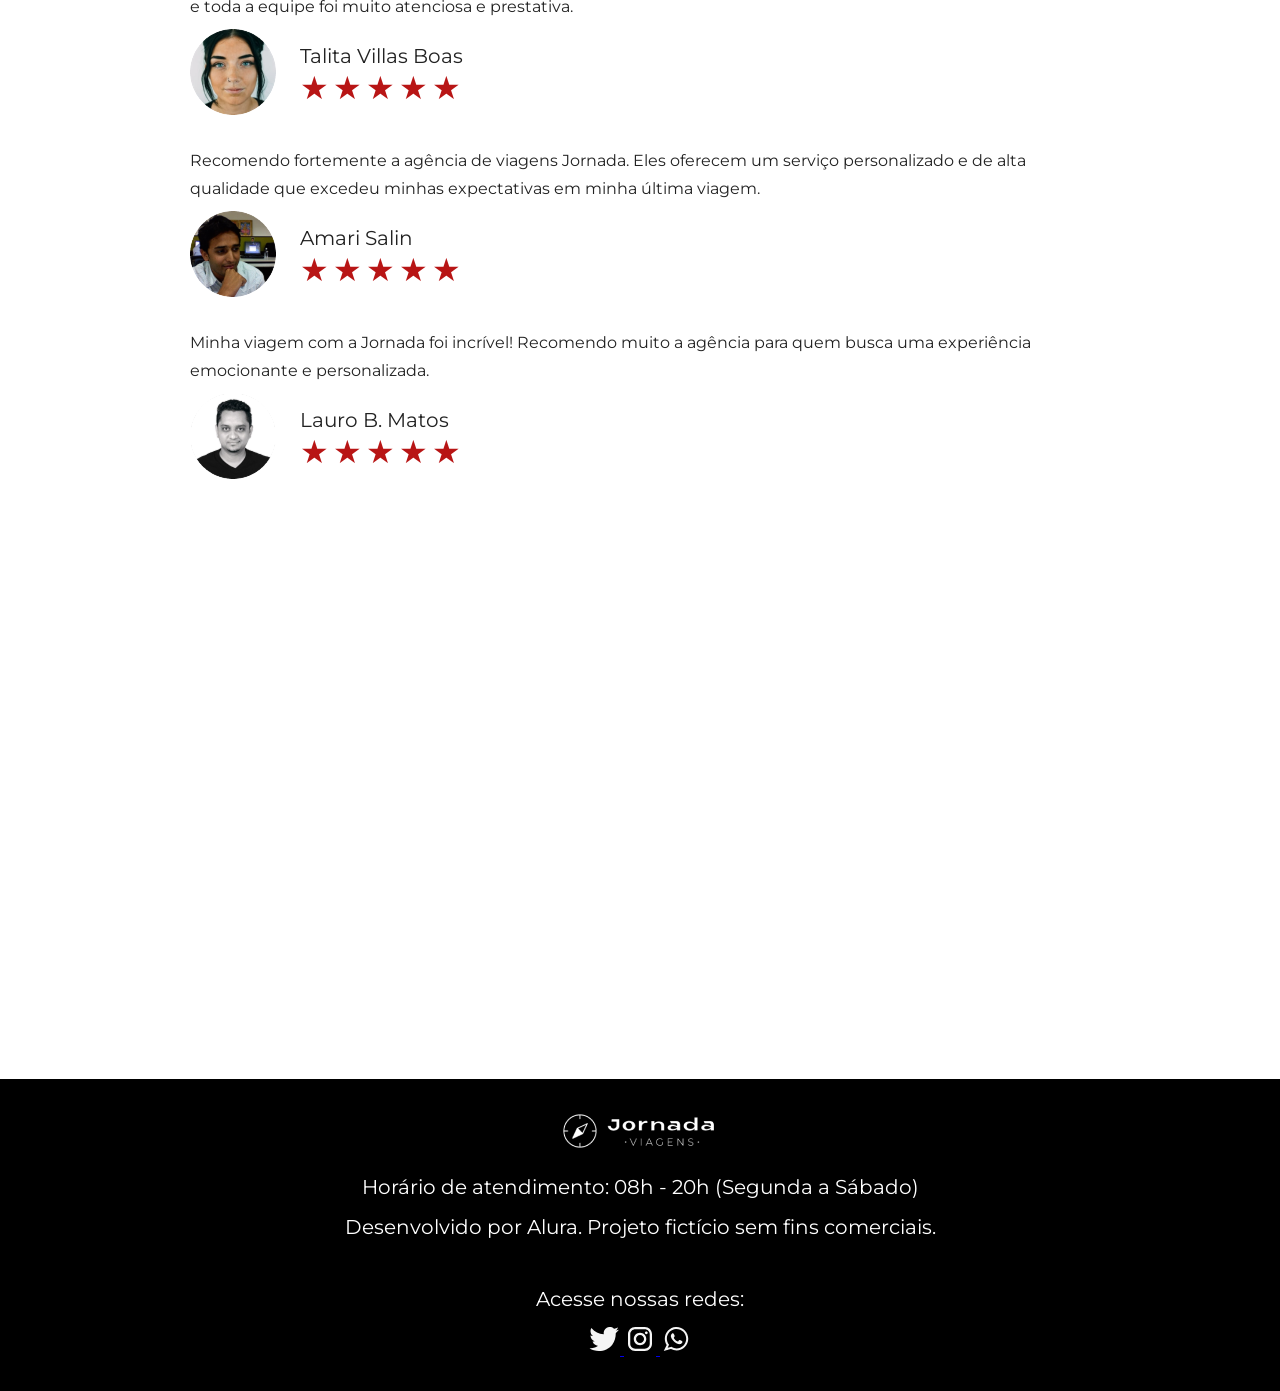
==== commit 621968a1: "Adiciona footer" ====
--- a/index.html
+++ b/index.html
@@ -224,5 +224,26 @@
     <section class="bottom-hero">
       <div class="hero-img"></div>
     </section>
+    <footer class="main-footer">
+        <div class="footer-content">
+            <img src="img/logo-footer.png" alt="logo completo Jornada Viagens">
+            <p>Horário de atendimento: 08h - 20h (Segunda a Sábado)</p>
+            <p>Desenvolvido por Alura. Projeto fictício sem fins comerciais.</p>
+        </div>
+        <div class="footer-social">
+            <p>Acesse nossas redes:</p>
+            <a href="#" target="_blank">
+                <img src="img/icon-twitter.svg" 
+                    alt="Acesse o Twitter do Jornada Viagens">
+            </a>
+            <a href="#" target="_blank">
+                <img src="img/icon-instagram.svg" 
+                    alt="Acesse o Instagram do Jornada Viagens">
+            </a>
+            <a href="#" target="_blank">
+                <img src="img/icon-whatsapp.svg" alt="Entre em contato via Whatsapp">
+            </a>
+        </div>
+    </footer>
   </body>
 </html>
--- a/css/style.css
+++ b/css/style.css
@@ -5,4 +5,5 @@
 @import url(categories.css);
 @import url(destination.css);
 @import url(payments.css);
-@import url(testimonials.css);+@import url(testimonials.css);
+@import url(footer.css);
